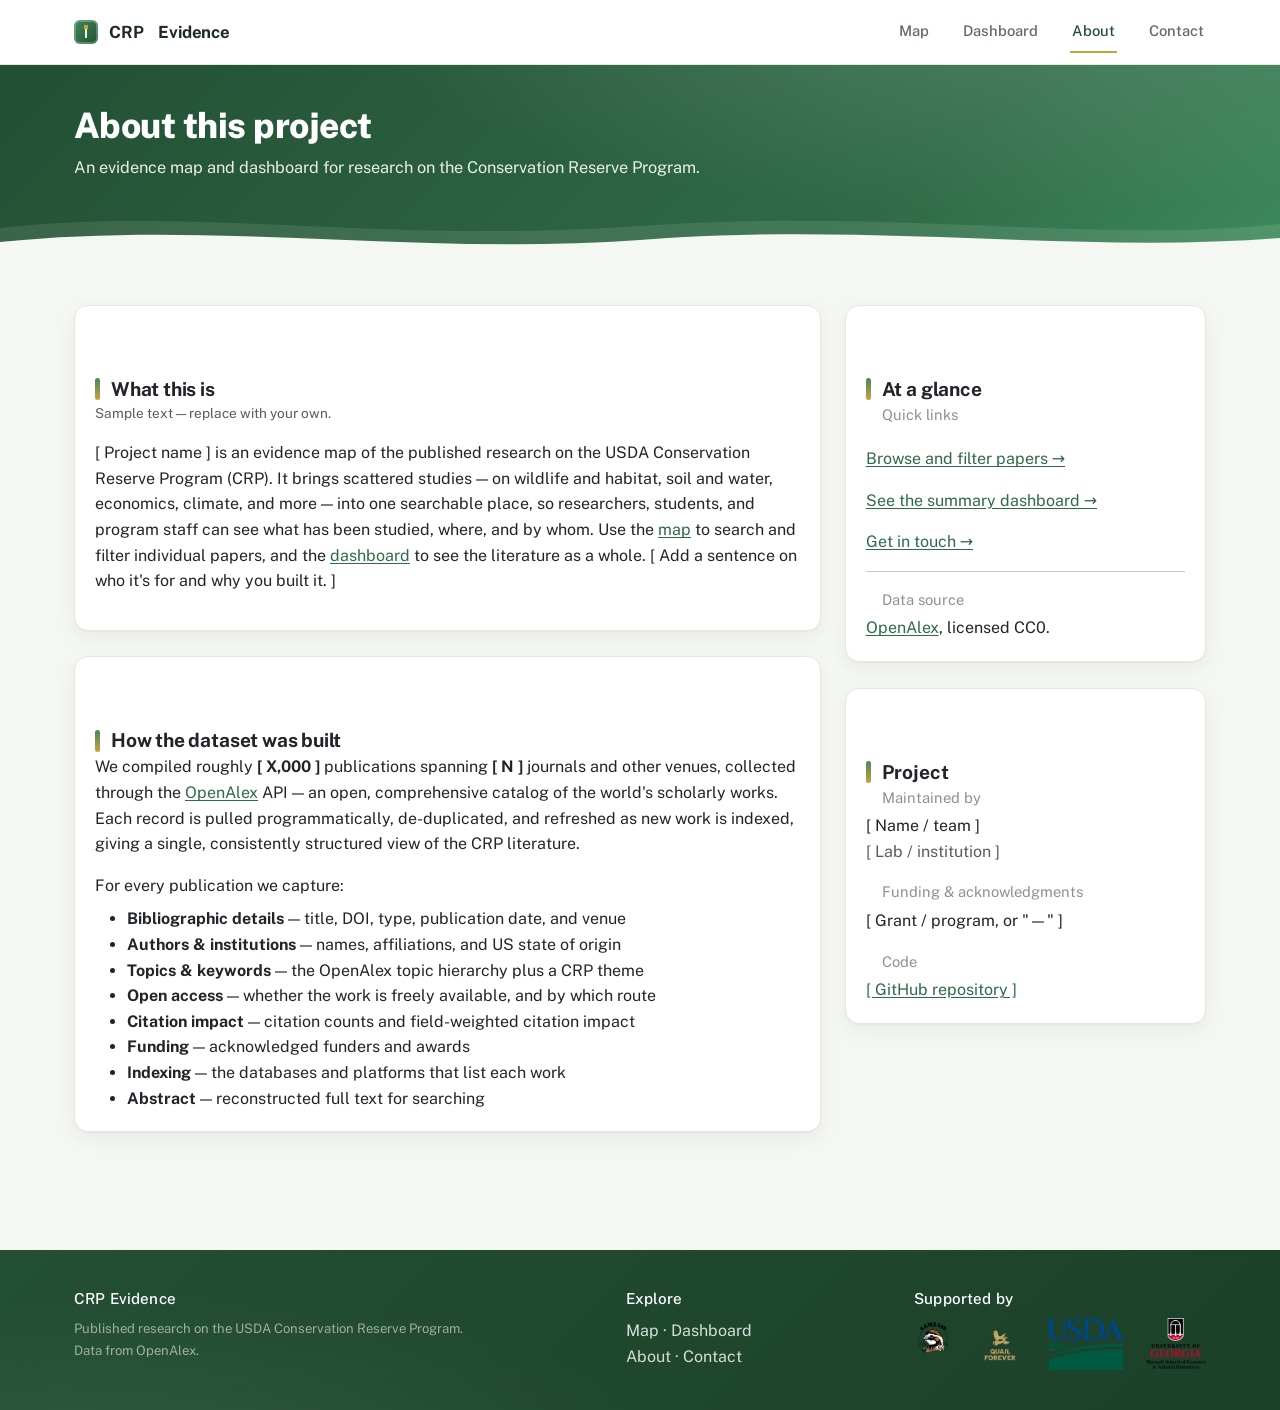
==== about.html @ 75590dd4 "Pretty" ====
<!DOCTYPE html>
<html lang="en">
<head>
    <meta charset="UTF-8" />
    <meta name="viewport" content="width=device-width, initial-scale=1" />
    <title>About — CRP Evidence</title>
    <link rel="preconnect" href="https://fonts.googleapis.com">
    <link rel="preconnect" href="https://fonts.gstatic.com" crossorigin>
    <link href="https://fonts.googleapis.com/css2?family=Public+Sans:wght@400;500;600;700&display=swap" rel="stylesheet">
    <link href="https://cdn.jsdelivr.net/npm/bootstrap@5.3.0/dist/css/bootstrap.min.css" rel="stylesheet" />
    <link href="styles.css" rel="stylesheet" />
</head>
<body>

    <nav class="crp-nav">
        <div class="inner">
            <a class="crp-brand" href="index.html"><span class="mark"></span> CRP&nbsp;<span class="full">Evidence</span></a>
            <a class="link" href="index.html">Map</a>
            <a class="link" href="dashboard.html">Dashboard</a>
            <a class="link active" href="about.html">About</a>
            <a class="link" href="contact.html">Contact</a>
        </div>
    </nav>

    <header class="page-head">
        <div class="inner">
            <h1>About this project</h1>
            <p>An evidence map and dashboard for research on the Conservation Reserve Program.</p>
        </div>
    </header>

    <div class="wrap">
        <div class="row">
            <div class="col-lg-8">

                <!-- ==== WHAT THIS IS ===========================================
                     Replace the sample paragraph below with your own description. -->
                <div class="card"><div class="card-body">
                    <h2 class="section-title">What this is</h2>
                    <p class="text-muted" style="font-size:.85rem">Sample text — replace with your own.</p>
                    <p>[ Project name ] is an evidence map of the published research on the USDA
                       Conservation Reserve Program (CRP). It brings scattered studies — on wildlife and
                       habitat, soil and water, economics, climate, and more — into one searchable place,
                       so researchers, students, and program staff can see what has been studied, where,
                       and by whom. Use the <a href="index.html">map</a> to search and filter individual
                       papers, and the <a href="dashboard.html">dashboard</a> to see the literature as a
                       whole. [ Add a sentence on who it's for and why you built it. ]</p>
                </div></div>

                <!-- ==== THE DATASET ============================================
                     Fill in [X] / [N]; the captured-information list is accurate. -->
                <div class="card"><div class="card-body">
                    <h2 class="section-title">How the dataset was built</h2>
                    <p>We compiled roughly <strong>[ X,000 ]</strong> publications spanning
                       <strong>[ N ]</strong> journals and other venues, collected through the
                       <a href="https://openalex.org" target="_blank" rel="noopener">OpenAlex</a> API —
                       an open, comprehensive catalog of the world's scholarly works. Each record is
                       pulled programmatically, de-duplicated, and refreshed as new work is indexed,
                       giving a single, consistently structured view of the CRP literature.</p>

                    <p class="mb-2">For every publication we capture:</p>
                    <ul class="mb-0">
                        <li><strong>Bibliographic details</strong> — title, DOI, type, publication date, and venue</li>
                        <li><strong>Authors &amp; institutions</strong> — names, affiliations, and US state of origin</li>
                        <li><strong>Topics &amp; keywords</strong> — the OpenAlex topic hierarchy plus a CRP theme</li>
                        <li><strong>Open access</strong> — whether the work is freely available, and by which route</li>
                        <li><strong>Citation impact</strong> — citation counts and field-weighted citation impact</li>
                        <li><strong>Funding</strong> — acknowledged funders and awards</li>
                        <li><strong>Indexing</strong> — the databases and platforms that list each work</li>
                        <li><strong>Abstract</strong> — reconstructed full text for searching</li>
                    </ul>
                </div></div>

            </div>

            <div class="col-lg-4">
                <div class="card"><div class="card-body">
                    <h2 class="section-title">At a glance</h2>
                    <p class="section-sub">Quick links</p>
                    <p><a href="index.html">Browse and filter papers →</a></p>
                    <p><a href="dashboard.html">See the summary dashboard →</a></p>
                    <p><a href="contact.html">Get in touch →</a></p>
                    <hr>
                    <p class="section-sub mb-1">Data source</p>
                    <p class="mb-0"><a href="https://openalex.org" target="_blank" rel="noopener">OpenAlex</a>,
                       licensed CC0.</p>
                </div></div>

                <!-- EDIT these placeholders with your project details -->
                <div class="card"><div class="card-body">
                    <h2 class="section-title">Project</h2>
                    <p class="section-sub mb-1">Maintained by</p>
                    <p class="mb-3">[ Name / team ]<br><span class="text-muted">[ Lab / institution ]</span></p>

                    <p class="section-sub mb-1">Funding &amp; acknowledgments</p>
                    <p class="mb-3">[ Grant / program, or "—" ]</p>

                    <p class="section-sub mb-1">Code</p>
                    <p class="mb-0"><a href="#">[ GitHub repository ]</a></p>
                </div></div>
            </div>
        </div>
    </div>

    <footer class="crp-footer">
        <div class="inner">
            <div>
                <h4>CRP Evidence</h4>
                <div class="muted">Published research on the USDA Conservation Reserve Program.<br>Data from OpenAlex.</div>
            </div>
            <div>
                <h4>Explore</h4>
                <div><a href="index.html">Map</a> · <a href="dashboard.html">Dashboard</a></div>
                <div><a href="about.html">About</a> · <a href="contact.html">Contact</a></div>
            </div>
            <!-- ==== SPONSOR LOGOS ==========================================
                 Put logo files in the /logos subfolder; update each src and alt.
                 Add or remove a .logo-chip to match how many you have (3-4).
                 Transparent PNG or SVG looks best on the chips. -->
            <div>
                <h4>Supported by</h4>
                <div class="foot-logos">
                    <span class="logo-chip"><img src="logos/logo-1.png" alt="[ Institution 1 ]"></span>
                    <span class="logo-chip"><img src="logos/logo-2.png" alt="[ Institution 2 ]"></span>
                    <span class="logo-chip"><img src="logos/logo-3.png" alt="[ Institution 3 ]"></span>
                    <span class="logo-chip"><img src="logos/logo-4.png" alt="[ Institution 4 ]"></span>
                </div>
            </div>
        </div>
    </footer>

    <script src="https://cdn.jsdelivr.net/npm/bootstrap@5.3.0/dist/js/bootstrap.bundle.min.js"></script>
</body>
</html>
---- styles.css ----
/* CRP Evidence — shared design system
   One typeface (Public Sans, the US federal/USDA face), a refined green identity,
   and grounded decoration: a rolling-field horizon under each header, generous
   spacing, section ticks, and quiet motion. Consistent across every page. */

:root {
  --green:    #2f6b46;
  --green-d:  #234f34;
  --green-l:  #3f8a5c;
  --wheat:    #c9a23b;
  --wheat-d:  #a8852c;
  --ink:      #1f2a24;
  --muted:    #5f6b62;
  --faint:    #8a948b;
  --line:     #e4e8e2;
  --line-2:   #eef1ec;
  --bg:       #f4f7f2;
  --card:     #ffffff;
  --shadow:   0 1px 2px rgba(31,42,36,.04), 0 6px 20px rgba(31,42,36,.06);
  --shadow-h: 0 4px 10px rgba(31,42,36,.07), 0 16px 40px rgba(31,42,36,.10);
}

* { box-sizing: border-box; }
html { scroll-behavior: smooth; }
body {
  font-family: "Public Sans", system-ui, -apple-system, "Segoe UI", sans-serif;
  color: var(--ink);
  background: var(--bg);
  margin: 0;
  line-height: 1.6;
  -webkit-font-smoothing: antialiased;
}
a { color: var(--green); text-underline-offset: 2px; }
a:hover { color: var(--green-d); }

/* ---- top navigation (shared) --------------------------------------------- */
.crp-nav {
  background: rgba(255,255,255,.92);
  backdrop-filter: saturate(140%) blur(8px);
  border-bottom: 1px solid var(--line);
  position: sticky; top: 0; z-index: 1030;
}
.crp-nav .inner {
  max-width: 1180px; margin: 0 auto;
  display: flex; align-items: center; gap: 8px;
  padding: 0 24px; min-height: 64px;
}
.crp-brand {
  font-weight: 700; font-size: 1.05rem; letter-spacing: -.01em;
  color: var(--ink); text-decoration: none; margin-right: auto;
  display: flex; align-items: center; gap: 11px;
}
.crp-brand .mark {
  width: 24px; height: 24px; border-radius: 6px; flex: none;
  background: linear-gradient(135deg, var(--green-l), var(--green-d));
  box-shadow: inset 0 0 0 2px rgba(255,255,255,.25);
  position: relative;
}
.crp-brand .mark::after {   /* a small sprout glyph, grounded in the subject */
  content: ""; position: absolute; inset: 0;
  background:
    radial-gradient(2.2px 2.2px at 12px 7px, var(--wheat) 99%, transparent),
    linear-gradient(to top, rgba(255,255,255,.9), rgba(255,255,255,.9)) 11px 9px/2px 9px no-repeat;
}
.crp-nav a.link {
  color: var(--muted); text-decoration: none; font-weight: 500; font-size: .92rem;
  padding: 8px 2px; border-bottom: 2px solid transparent; transition: color .15s ease;
}
.crp-nav a.link + a.link { margin-left: 22px; }
.crp-nav a.link:hover { color: var(--ink); }
.crp-nav a.link.active { color: var(--green-d); border-bottom-color: var(--wheat); }

/* ---- hero / page header with rolling-field horizon ----------------------- */
.crp-hero, .page-head {
  position: relative;
  color: #fff;
  background:
    radial-gradient(1100px 380px at 78% -40%, rgba(255,255,255,.16), transparent 60%),
    linear-gradient(135deg, var(--green-d), var(--green) 70%, var(--green-l));
  isolation: isolate;
}
/* the field silhouette — url("data:image/svg+xml,%3Csvg%20xmlns%3D%22http%3A%2F%2Fwww.w3.org%2F2000%2Fsvg%22%20viewBox%3D%220%200%201440%2064%22%20preserveAspectRatio%3D%22none%22%3E%3Cpath%20fill%3D%22rgba%28255%2C255%2C255%2C0.10%29%22%20d%3D%22M0%2C30%20C220%2C8%20430%2C46%20720%2C28%20C1010%2C10%201230%2C46%201440%2C26%20L1440%2C64%20L0%2C64%20Z%22%2F%3E%3Cpath%20fill%3D%22%23f4f7f2%22%20d%3D%22M0%2C44%20C240%2C22%20470%2C58%20720%2C42%20C980%2C24%201210%2C56%201440%2C40%20L1440%2C64%20L0%2C64%20Z%22%2F%3E%3C%2Fsvg%3E") gets injected as an <svg> data URI */
.crp-hero::after, .page-head::after {
  content: ""; position: absolute; left: 0; right: 0; bottom: -1px; height: 64px;
  background: url("data:image/svg+xml,%3Csvg%20xmlns%3D%22http%3A%2F%2Fwww.w3.org%2F2000%2Fsvg%22%20viewBox%3D%220%200%201440%2064%22%20preserveAspectRatio%3D%22none%22%3E%3Cpath%20fill%3D%22rgba%28255%2C255%2C255%2C0.10%29%22%20d%3D%22M0%2C30%20C220%2C8%20430%2C46%20720%2C28%20C1010%2C10%201230%2C46%201440%2C26%20L1440%2C64%20L0%2C64%20Z%22%2F%3E%3Cpath%20fill%3D%22%23f4f7f2%22%20d%3D%22M0%2C44%20C240%2C22%20470%2C58%20720%2C42%20C980%2C24%201210%2C56%201440%2C40%20L1440%2C64%20L0%2C64%20Z%22%2F%3E%3C%2Fsvg%3E") bottom / 100% 64px no-repeat;
  pointer-events: none;
}
.crp-hero .inner { max-width: 1180px; margin: 0 auto; padding: 64px 24px 104px; }
.crp-hero .accent { width: 56px; height: 4px; background: var(--wheat); border-radius: 2px; margin-bottom: 24px; }
.crp-hero h1 { font-weight: 800; font-size: clamp(2rem, 4.4vw, 2.9rem); margin: 0 0 .6rem; letter-spacing: -.02em; line-height: 1.08; }
.crp-hero p { font-size: 1.1rem; max-width: 58ch; margin: 0 0 1.6rem; color: rgba(255,255,255,.92); }
.crp-hero .btn-crp + .btn-crp { margin-left: 10px; }

.page-head .inner { max-width: 1180px; margin: 0 auto; padding: 40px 24px 80px; }
.page-head h1 { font-weight: 800; margin: 0; font-size: clamp(1.6rem, 3.2vw, 2.2rem); letter-spacing: -.015em; }
.page-head p { margin: .45rem 0 0; color: rgba(255,255,255,.9); font-size: 1.02rem; }

@media (prefers-reduced-motion: no-preference) {
  .crp-hero .inner > *, .page-head .inner > * { animation: rise .55s cubic-bezier(.2,.7,.2,1) both; }
  .crp-hero .inner > *:nth-child(2) { animation-delay: .05s; }
  .crp-hero .inner > *:nth-child(3) { animation-delay: .10s; }
  .crp-hero .inner > *:nth-child(4) { animation-delay: .15s; }
}

/* ---- buttons ------------------------------------------------------------- */
.btn-crp {
  background: #fff; color: var(--green-d); border: 1px solid transparent;
  font-weight: 600; border-radius: 9px; padding: 10px 20px; text-decoration: none;
  display: inline-block; transition: transform .15s ease, box-shadow .15s ease;
}
.btn-crp:hover { color: var(--green-d); box-shadow: 0 6px 18px rgba(0,0,0,.2); transform: translateY(-1px); }
.btn-crp.ghost { background: transparent; color: #fff; border-color: rgba(255,255,255,.55); }
.btn-crp.ghost:hover { background: rgba(255,255,255,.14); color: #fff; }

.btn-success { background: var(--green); border-color: var(--green); }
.btn-success:hover { background: var(--green-d); border-color: var(--green-d); }
.btn-outline-success { color: var(--green); border-color: var(--green); }
.btn-outline-success:hover { background: var(--green); border-color: var(--green); }

/* ---- layout containers --------------------------------------------------- */
.wrap { max-width: 1180px; margin: 0 auto; padding: 44px 24px 64px; }
.section-title {
  font-weight: 700; font-size: 1.2rem; margin: 52px 0 2px; letter-spacing: -.01em;
  display: flex; align-items: center; gap: 11px;
}
.section-title::before {
  content: ""; width: 5px; height: 22px; border-radius: 3px; flex: none;
  background: linear-gradient(to bottom, var(--green-l), var(--wheat));
}
.section-sub { color: var(--faint); font-size: .92rem; margin: 0 0 20px 16px; }
/* first section after the KPI band shouldn't push too far */
.wrap > .card:first-of-type + .section-title { margin-top: 40px; }

/* ---- cards --------------------------------------------------------------- */
.card {
  background: var(--card);
  border: 1px solid var(--line);
  border-radius: 14px;
  box-shadow: var(--shadow);
  margin-bottom: 1.6rem;
  overflow: hidden;
  transition: box-shadow .25s ease, transform .25s ease;
}
.card:has(.chart-container):hover { box-shadow: var(--shadow-h); transform: translateY(-2px); }
.card-header {
  background: linear-gradient(to bottom, #fbfdfa, #f7faf6);
  color: var(--ink);
  border-bottom: 1px solid var(--line-2);
  font-weight: 600; font-size: 1rem;
  padding: 14px 18px;
  display: flex; align-items: center;
}
.card-header::before {   /* small marker dot, refined data-card look */
  content: ""; width: 9px; height: 9px; border-radius: 3px; margin-right: 10px; flex: none;
  background: var(--green-l);
}
.card-body { padding: 20px; }

/* dashboard chart cards */
.chart-container { position: relative; width: 100%; aspect-ratio: 2 / 1; padding: 8px 6px 4px; }
.chart-container canvas { display: block; width: 100% !important; height: 100% !important; }
.help-btn {
  background: #fff; border: 1px solid var(--line); color: var(--muted);
  width: 19px; height: 19px; border-radius: 50%; font-size: 11px; font-weight: 700;
  margin-left: auto; cursor: help; line-height: 1; padding: 0;
}
.help-btn:hover { border-color: var(--green-l); color: var(--green-d); }

@media (prefers-reduced-motion: no-preference) {
  .wrap .card { animation: rise .5s cubic-bezier(.2,.7,.2,1) both; }
}
@keyframes rise { from { opacity: 0; transform: translateY(10px); } to { opacity: 1; transform: none; } }

/* KPI band */
.kpi-card { border-top: 3px solid var(--green); }
.kpi-row > div { padding: 22px 16px; }
.kpi-row > div + div { border-left: 1px solid var(--line-2); }
.kpi-num { font-size: 2rem; font-weight: 800; color: var(--green-d); line-height: 1.05; letter-spacing: -.02em; }
.kpi-lbl { font-size: .76rem; color: var(--muted); text-transform: uppercase; letter-spacing: .06em; margin-top: 4px; }

/* filters */
.form-check-inline .form-check-label { font-size: .9rem; }
.form-control:focus { border-color: var(--green-l); box-shadow: 0 0 0 .2rem rgba(63,138,92,.18); }
.filter-toggle {
  background: #fff; border: 1px solid var(--line); color: var(--ink);
  border-radius: 9px; padding: 8px 16px; font-weight: 600; font-size: .9rem; cursor: pointer;
  transition: border-color .15s ease;
}
.filter-toggle:hover { border-color: var(--green-l); }
.filter-toggle .badge { background: var(--green); }
.form-label { font-weight: 600; font-size: .85rem; color: var(--muted); }

/* tables */
.table thead th { color: var(--muted); font-weight: 600; font-size: .8rem; text-transform: uppercase; letter-spacing: .04em; }
.table > :not(caption) > * > * { padding: .8rem .9rem; }

/* graph legend dots */
.legend-dot { display: inline-block; width: 12px; height: 12px; border-radius: 50%; vertical-align: middle; margin-right: 5px; }

/* badges */
.badge.bg-success { background: var(--green) !important; }

/* ---- sponsor logos in footer --------------------------------------------- */
.crp-footer .foot-logos { display: flex; align-items: center; gap: 22px; flex-wrap: wrap; }
.crp-footer .logo-chip { display: inline-flex; align-items: center; }
.crp-footer .logo-chip img { height: 52px; max-width: 150px; object-fit: contain; display: block; }

/* ---- footer (shared) ----------------------------------------------------- */
.crp-footer {
  position: relative; color: rgba(255,255,255,.82); margin-top: 28px;
  background:
    radial-gradient(900px 300px at 12% 140%, rgba(255,255,255,.07), transparent 60%),
    linear-gradient(135deg, var(--green-d), #1c4029);
}
.crp-footer .inner {
  max-width: 1180px; margin: 0 auto; padding: 40px 24px;
  display: flex; flex-wrap: wrap; gap: 28px; justify-content: space-between; align-items: flex-start;
}
.crp-footer h4 { color: #fff; font-size: .95rem; margin: 0 0 10px; letter-spacing: .01em; }
.crp-footer a { color: rgba(255,255,255,.82); text-decoration: none; }
.crp-footer a:hover { color: #fff; }
.crp-footer .muted { color: rgba(255,255,255,.55); font-size: .82rem; line-height: 1.7; }

/* accessibility / motion */
a:focus-visible, button:focus-visible, .btn-crp:focus-visible, input:focus-visible, .filter-toggle:focus-visible {
  outline: 2px solid var(--wheat); outline-offset: 2px;
}
@media (prefers-reduced-motion: reduce) { *, .card { animation: none !important; transition: none !important; } }

/* responsive */
@media (max-width: 600px) {
  .kpi-row > div + div { border-left: 0; border-top: 1px solid var(--line-2); }
  .crp-nav a.link + a.link { margin-left: 14px; }
  .crp-brand span.full { display: none; }
  .crp-hero .inner { padding: 48px 20px 92px; }
  .section-title { margin-top: 40px; }
}
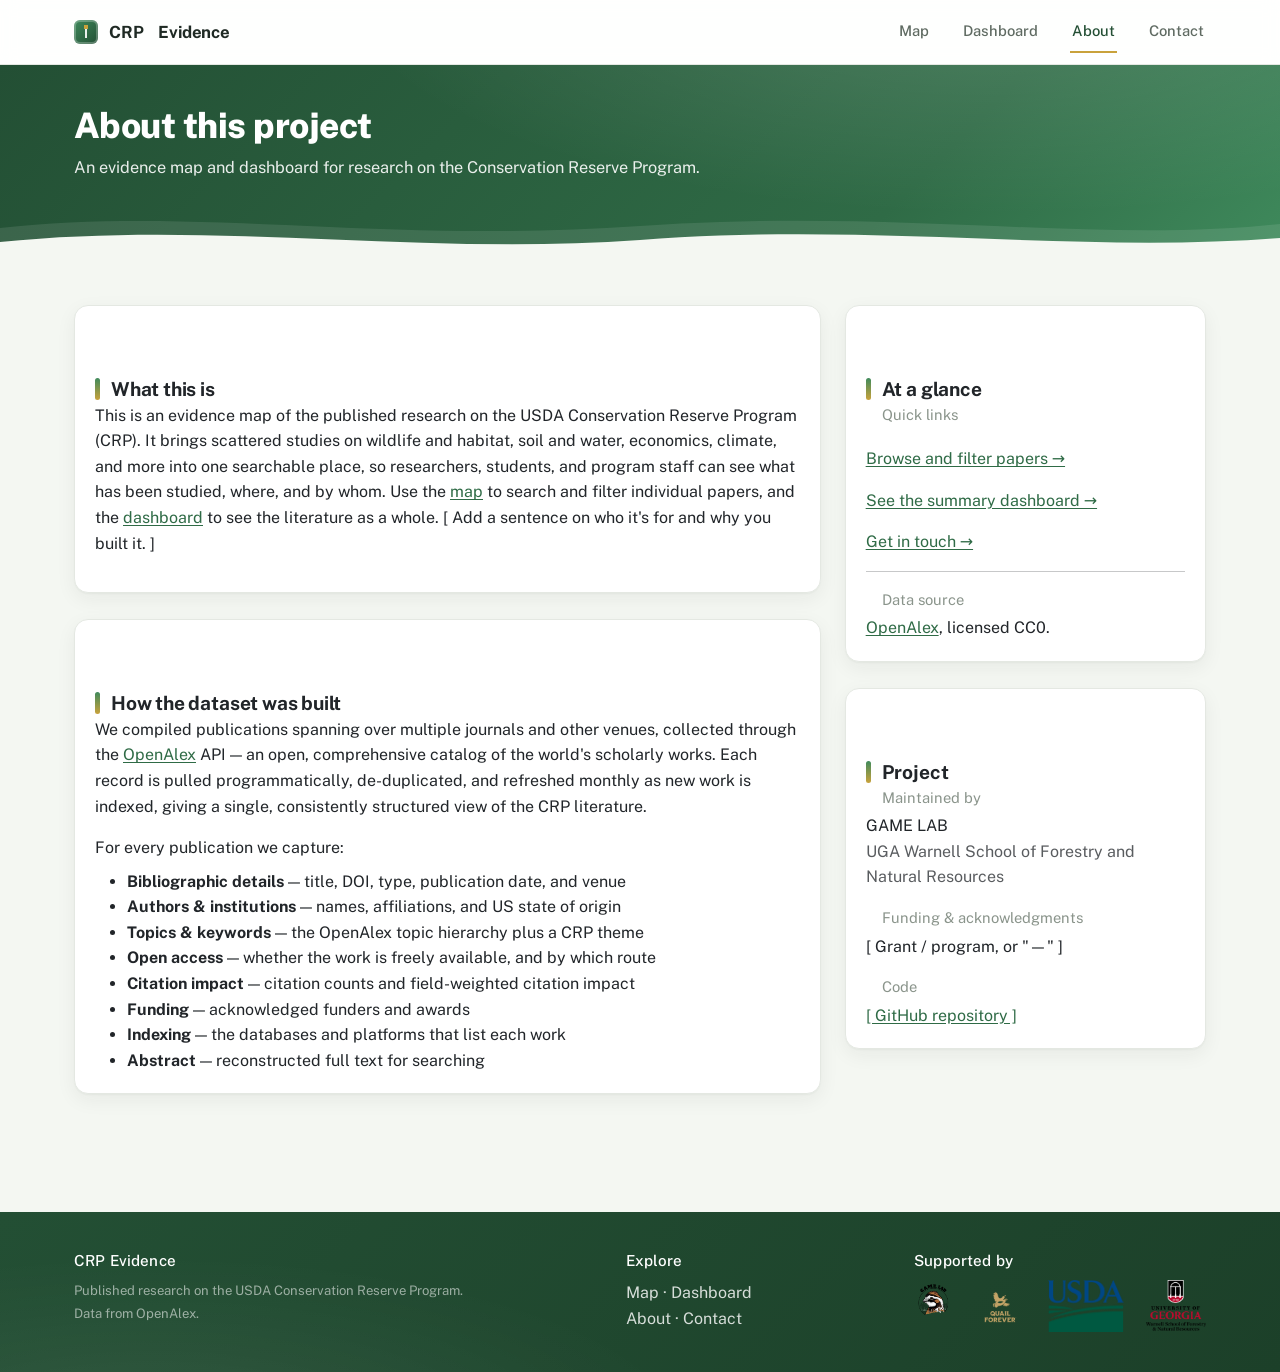
==== commit e10f78c5: "Meeting Updates Changed some wording,  Updated filtering and dashboard on filtereing" ====
--- a/about.html
+++ b/about.html
@@ -37,10 +37,10 @@
                      Replace the sample paragraph below with your own description. -->
                 <div class="card"><div class="card-body">
                     <h2 class="section-title">What this is</h2>
-                    <p class="text-muted" style="font-size:.85rem">Sample text — replace with your own.</p>
-                    <p>[ Project name ] is an evidence map of the published research on the USDA
-                       Conservation Reserve Program (CRP). It brings scattered studies — on wildlife and
-                       habitat, soil and water, economics, climate, and more — into one searchable place,
+                    <!-- <p class="text-muted" style="font-size:.85rem">Sample text — replace with your own.</p> -->
+                    <p>This is an evidence map of the published research on the USDA
+                       Conservation Reserve Program (CRP). It brings scattered studies on wildlife and
+                       habitat, soil and water, economics, climate, and more into one searchable place,
                        so researchers, students, and program staff can see what has been studied, where,
                        and by whom. Use the <a href="index.html">map</a> to search and filter individual
                        papers, and the <a href="dashboard.html">dashboard</a> to see the literature as a
@@ -51,11 +51,11 @@
                      Fill in [X] / [N]; the captured-information list is accurate. -->
                 <div class="card"><div class="card-body">
                     <h2 class="section-title">How the dataset was built</h2>
-                    <p>We compiled roughly <strong>[ X,000 ]</strong> publications spanning
-                       <strong>[ N ]</strong> journals and other venues, collected through the
+                    <p>We compiled publications spanning
+                       over multiple journals and other venues, collected through the
                        <a href="https://openalex.org" target="_blank" rel="noopener">OpenAlex</a> API —
                        an open, comprehensive catalog of the world's scholarly works. Each record is
-                       pulled programmatically, de-duplicated, and refreshed as new work is indexed,
+                       pulled programmatically, de-duplicated, and refreshed monthly as new work is indexed,
                        giving a single, consistently structured view of the CRP literature.</p>
 
                     <p class="mb-2">For every publication we capture:</p>
@@ -90,7 +90,7 @@
                 <div class="card"><div class="card-body">
                     <h2 class="section-title">Project</h2>
                     <p class="section-sub mb-1">Maintained by</p>
-                    <p class="mb-3">[ Name / team ]<br><span class="text-muted">[ Lab / institution ]</span></p>
+                    <p class="mb-3">GAME LAB<br><span class="text-muted">UGA Warnell School of Forestry and Natural Resources </span></p>
 
                     <p class="section-sub mb-1">Funding &amp; acknowledgments</p>
                     <p class="mb-3">[ Grant / program, or "—" ]</p>
--- a/styles.css
+++ b/styles.css
@@ -159,6 +159,8 @@
 /* dashboard chart cards */
 .chart-container { position: relative; width: 100%; aspect-ratio: 2 / 1; padding: 8px 6px 4px; }
 .chart-container canvas { display: block; width: 100% !important; height: 100% !important; }
+.ov-chart { position: relative; height: 210px; }
+.ov-chart canvas { display: block; width: 100% !important; height: 100% !important; }
 .help-btn {
   background: #fff; border: 1px solid var(--line); color: var(--muted);
   width: 19px; height: 19px; border-radius: 50%; font-size: 11px; font-weight: 700;
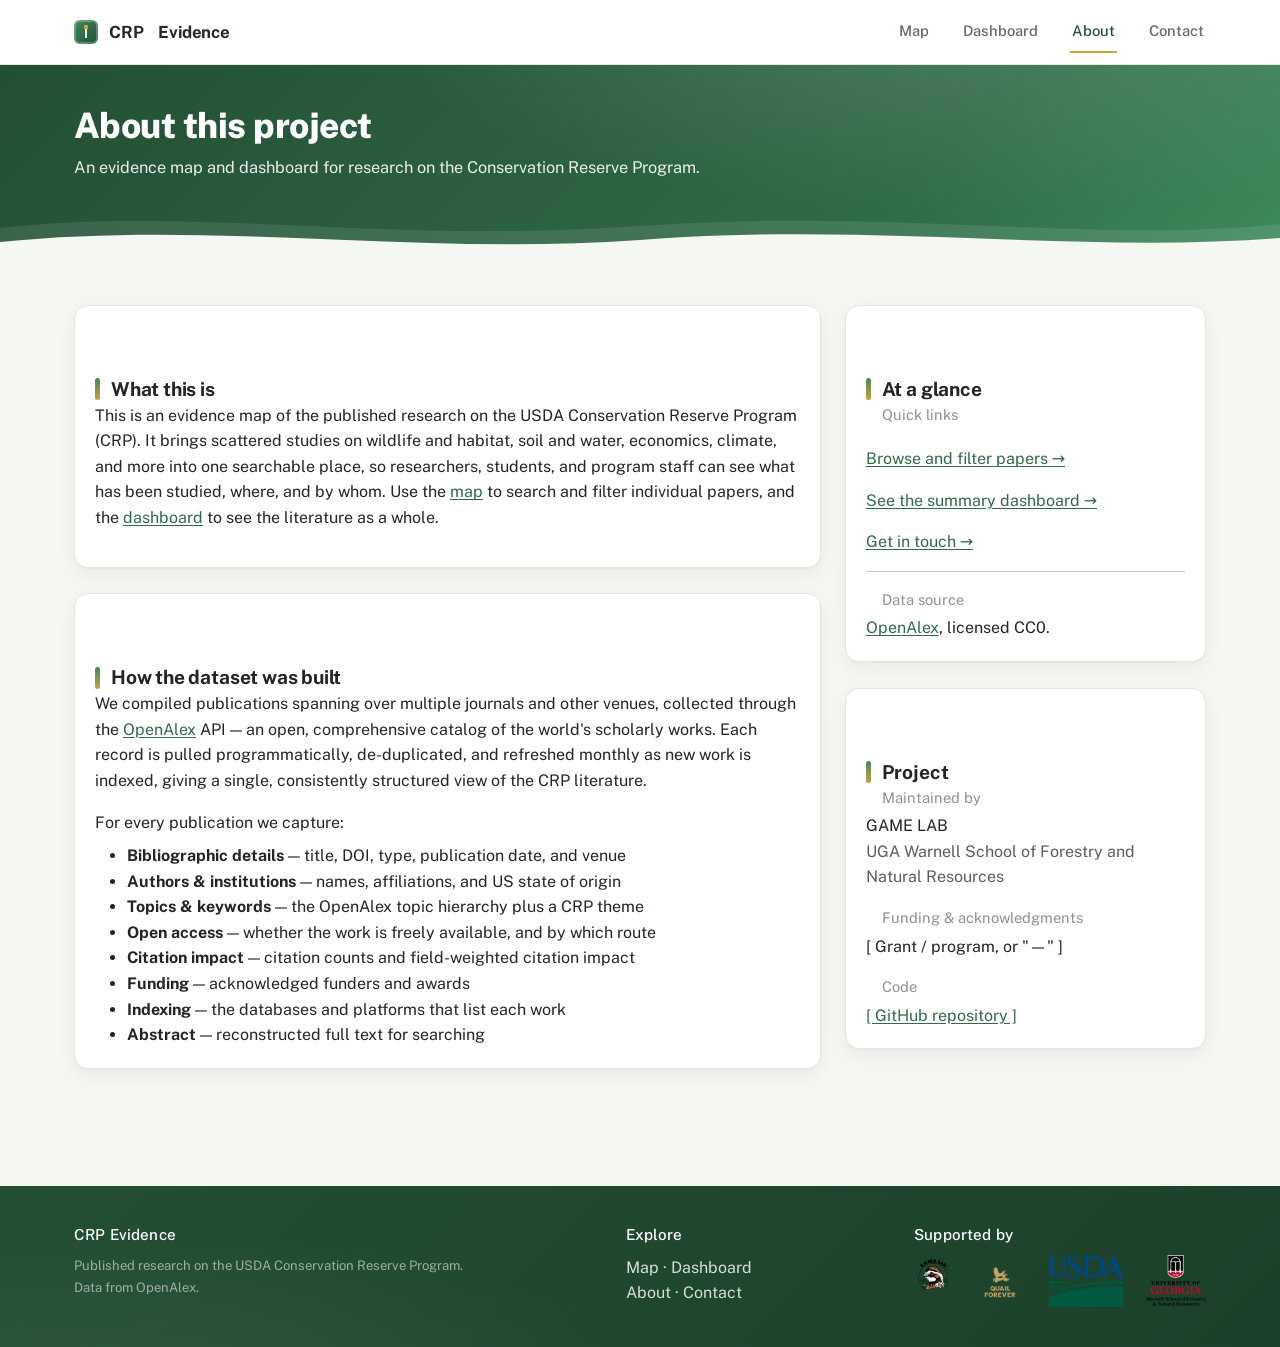
==== commit c2426498: "wording" ====
--- a/about.html
+++ b/about.html
@@ -44,7 +44,7 @@
                        so researchers, students, and program staff can see what has been studied, where,
                        and by whom. Use the <a href="index.html">map</a> to search and filter individual
                        papers, and the <a href="dashboard.html">dashboard</a> to see the literature as a
-                       whole. [ Add a sentence on who it's for and why you built it. ]</p>
+                       whole.</p>
                 </div></div>
 
                 <!-- ==== THE DATASET ============================================
